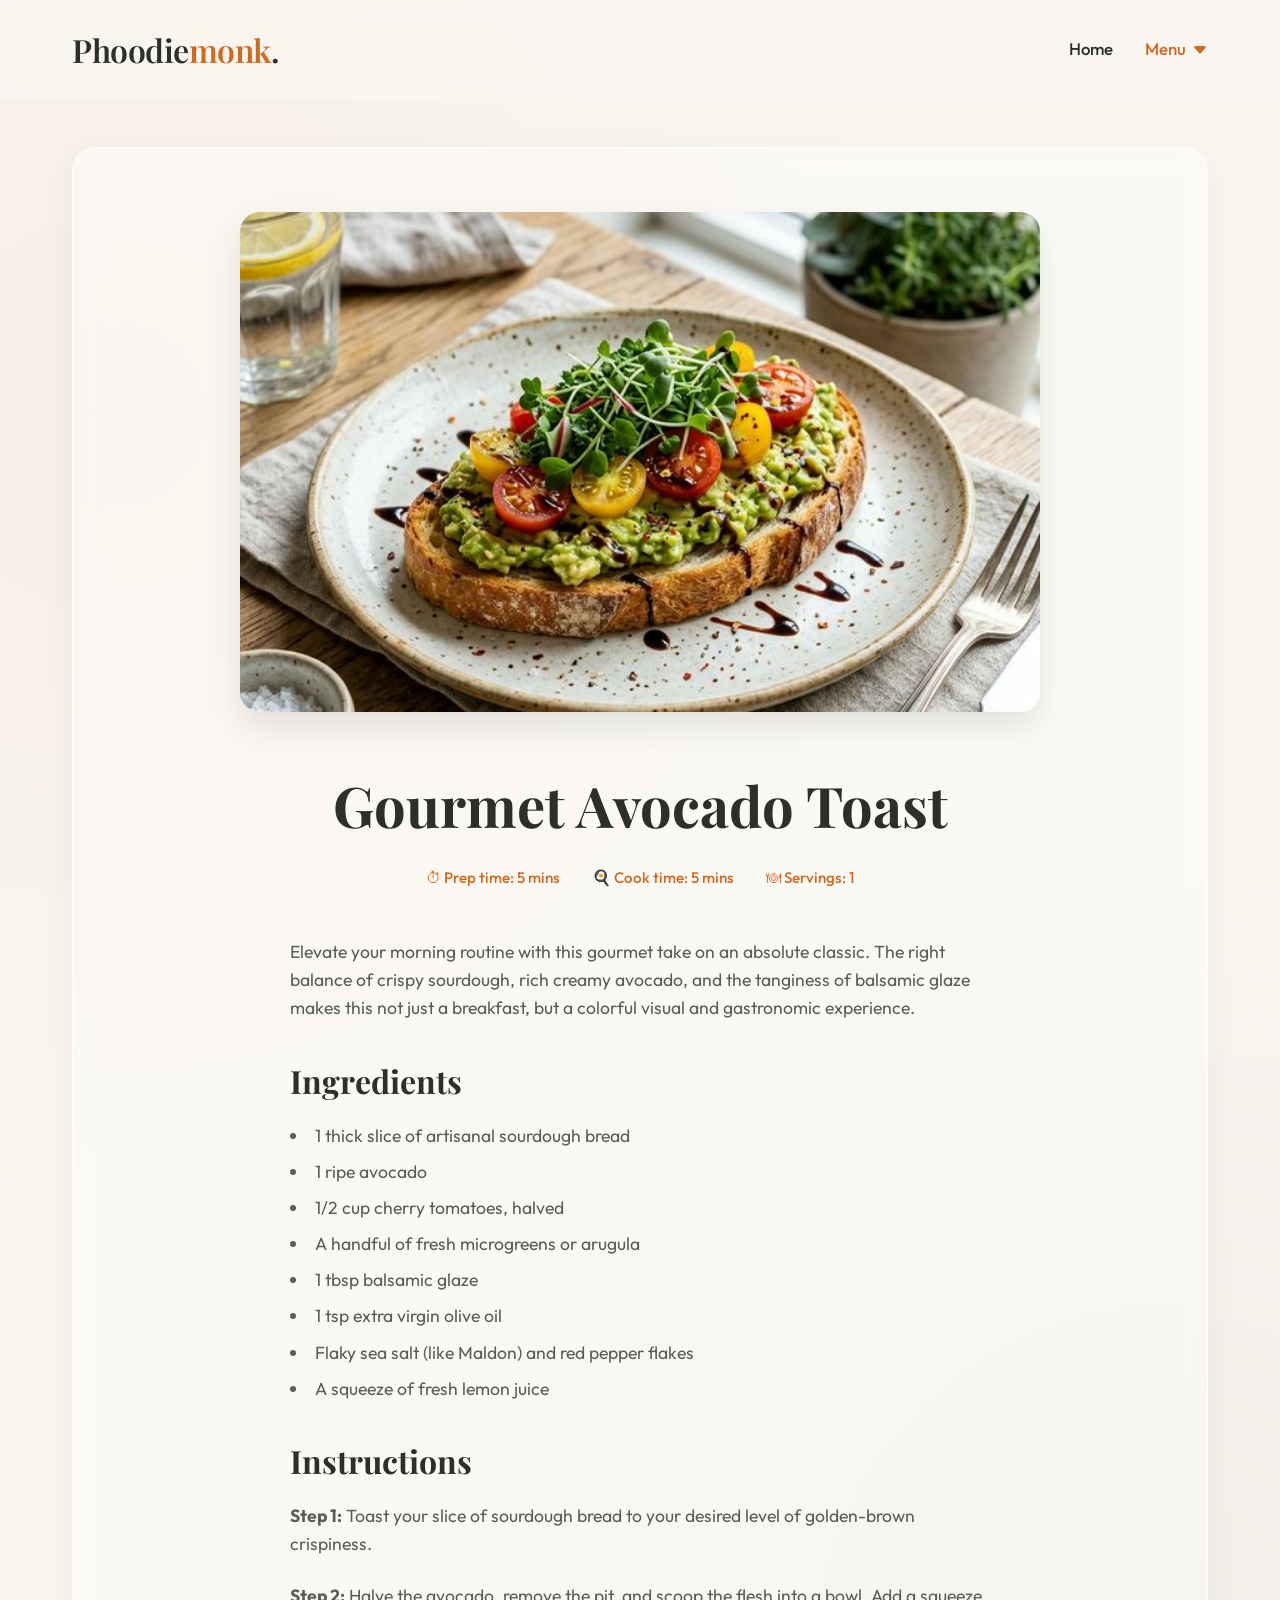
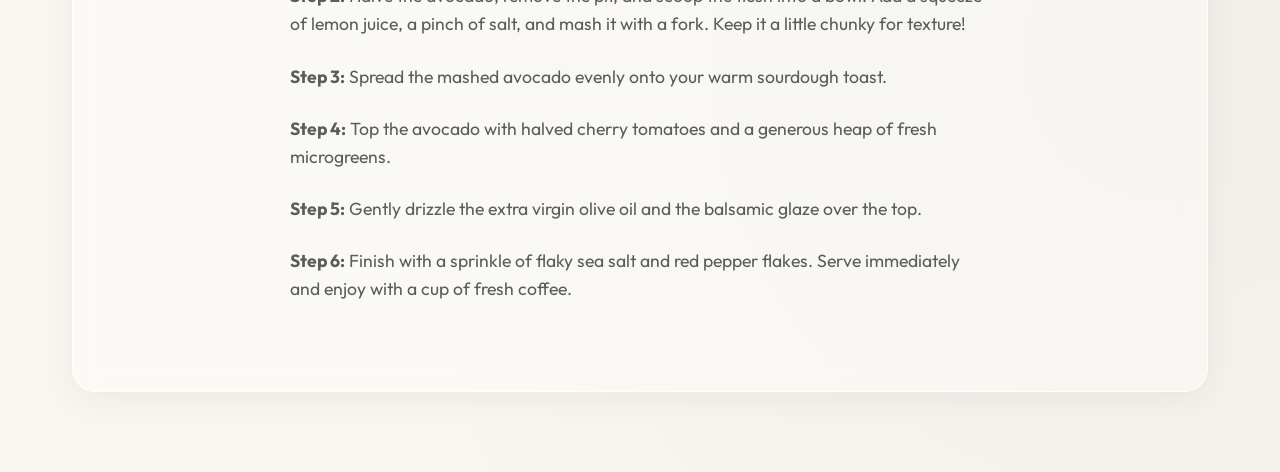
==== avocado.html @ 69d06c8f "Add static site website" ====
<!DOCTYPE html>
<html lang="en">
<head>
    <meta charset="UTF-8">
    <meta name="viewport" content="width=device-width, initial-scale=1.0">
    <title>Avocado Toast - Phoodiemonk</title>
    <link rel="stylesheet" href="style.css">
    <link rel="preconnect" href="https://fonts.googleapis.com">
    <link rel="preconnect" href="https://fonts.gstatic.com" crossorigin>
    <link href="https://fonts.googleapis.com/css2?family=Outfit:wght@300;400;500;600&family=Playfair+Display:ital,wght@0,400;0,600;1,400&display=swap" rel="stylesheet">
</head>
<body>
    <header class="navbar">
        <div class="container nav-content">
            <a href="index.html" class="logo">Phoodie<span>monk</span>.</a>
            <nav>
                <ul class="nav-links">
                    <li><a href="index.html">Home</a></li>
                    <li class="dropdown">
                        <a href="#" class="dropbtn active">Menu <svg xmlns="http://www.w3.org/2000/svg" width="16" height="16" fill="currentColor" viewBox="0 0 16 16"><path d="M7.247 11.14 2.451 5.658C1.885 5.013 2.345 4 3.204 4h9.592a1 1 0 0 1 .753 1.659l-4.796 5.48a1 1 0 0 1-1.506 0z"/></svg></a>
                        <div class="dropdown-content glasso">
                            <a href="pasta.html">Creamy Truffle Pasta</a>
                            <a href="avocado.html" class="active">Gourmet Avocado Toast</a>
                        </div>
                    </li>
                </ul>
            </nav>
        </div>
    </header>

    <main class="container">
        <section class="recipe-page glasso">
            <img src="assets/avocado.png" alt="Gourmet Avocado Toast" class="recipe-hero-img">
            <div class="recipe-content">
                <h1>Gourmet Avocado Toast</h1>
                <div class="recipe-meta">
                    <span>⏱ Prep time: 5 mins</span>
                    <span>🍳 Cook time: 5 mins</span>
                    <span>🍽 Servings: 1</span>
                </div>
                
                <p>Elevate your morning routine with this gourmet take on an absolute classic. The right balance of crispy sourdough, rich creamy avocado, and the tanginess of balsamic glaze makes this not just a breakfast, but a colorful visual and gastronomic experience.</p>
                
                <h2>Ingredients</h2>
                <ul>
                    <li>1 thick slice of artisanal sourdough bread</li>
                    <li>1 ripe avocado</li>
                    <li>1/2 cup cherry tomatoes, halved</li>
                    <li>A handful of fresh microgreens or arugula</li>
                    <li>1 tbsp balsamic glaze</li>
                    <li>1 tsp extra virgin olive oil</li>
                    <li>Flaky sea salt (like Maldon) and red pepper flakes</li>
                    <li>A squeeze of fresh lemon juice</li>
                </ul>

                <h2>Instructions</h2>
                <p><strong>Step 1:</strong> Toast your slice of sourdough bread to your desired level of golden-brown crispiness.</p>
                <p><strong>Step 2:</strong> Halve the avocado, remove the pit, and scoop the flesh into a bowl. Add a squeeze of lemon juice, a pinch of salt, and mash it with a fork. Keep it a little chunky for texture!</p>
                <p><strong>Step 3:</strong> Spread the mashed avocado evenly onto your warm sourdough toast.</p>
                <p><strong>Step 4:</strong> Top the avocado with halved cherry tomatoes and a generous heap of fresh microgreens.</p>
                <p><strong>Step 5:</strong> Gently drizzle the extra virgin olive oil and the balsamic glaze over the top.</p>
                <p><strong>Step 6:</strong> Finish with a sprinkle of flaky sea salt and red pepper flakes. Serve immediately and enjoy with a cup of fresh coffee.</p>
            </div>
        </section>
    </main>
</body>
</html>
---- style.css ----
:root {
    --primary-bg: #f9f6f0;
    --text-dark: #2c2f2a;
    --text-light: #5a5f56;
    --accent: #d2691e;
    --glass-bg: rgba(255, 255, 255, 0.4);
    --glass-border: rgba(255, 255, 255, 0.8);
    --glass-shadow: rgba(0, 0, 0, 0.05);
}

* {
    margin: 0;
    padding: 0;
    box-sizing: border-box;
}

body {
    font-family: 'Outfit', sans-serif;
    background-color: var(--primary-bg);
    color: var(--text-dark);
    line-height: 1.6;
    background-image: 
        radial-gradient(circle at 10% 20%, rgba(210, 105, 30, 0.05) 0%, transparent 40%),
        radial-gradient(circle at 90% 80%, rgba(90, 95, 86, 0.05) 0%, transparent 40%);
    min-height: 100vh;
}

h1, h2, h3, .logo {
    font-family: 'Playfair Display', serif;
}

.container {
    max-width: 1200px;
    margin: 0 auto;
    padding: 0 2rem;
}

/* Glassmorphism utility */
.glasso {
    background: var(--glass-bg);
    backdrop-filter: blur(12px);
    -webkit-backdrop-filter: blur(12px);
    border: 1px solid var(--glass-border);
    box-shadow: 0 8px 32px 0 var(--glass-shadow);
}

/* Navbar */
.navbar {
    padding: 1.5rem 0;
    position: sticky;
    top: 0;
    z-index: 100;
    background: rgba(249, 246, 240, 0.8);
    backdrop-filter: blur(10px);
}

.nav-content {
    display: flex;
    justify-content: space-between;
    align-items: center;
}

.logo {
    font-size: 2rem;
    font-weight: 600;
    color: var(--text-dark);
    text-decoration: none;
    letter-spacing: -0.5px;
}

.logo span {
    color: var(--accent);
}

.nav-links {
    list-style: none;
    display: flex;
    gap: 2rem;
    align-items: center;
}

.nav-links li a {
    text-decoration: none;
    color: var(--text-dark);
    font-weight: 500;
    font-size: 1.05rem;
    transition: color 0.3s ease;
    display: flex;
    align-items: center;
    gap: 0.4rem;
}

.nav-links li a:hover,
.nav-links li a.active {
    color: var(--accent);
}

/* Dropdown */
.dropdown {
    position: relative;
    display: inline-block;
}

.dropdown-content {
    display: none;
    position: absolute;
    min-width: 220px;
    top: 100%;
    right: 0;
    border-radius: 12px;
    padding: 0.5rem 0;
    transform: translateY(10px);
    opacity: 0;
    transition: all 0.3s ease;
}

.dropdown-content a {
    color: var(--text-dark);
    padding: 12px 20px;
    text-decoration: none;
    display: block;
    font-size: 0.95rem;
    transition: background 0.3s, color 0.3s;
}

.dropdown-content a:hover {
    background: rgba(210, 105, 30, 0.1);
    color: var(--accent);
}

.dropdown:hover .dropdown-content {
    display: block;
    opacity: 1;
    transform: translateY(5px);
}

/* Hero Section */
.hero {
    margin-top: 3rem;
    padding: 4rem;
    border-radius: 24px;
    display: flex;
    align-items: center;
    gap: 4rem;
    animation: fadeIn 1s ease-out;
}

.hero-image-wrapper {
    flex: 0 0 45%;
    position: relative;
    border-radius: 20px;
    overflow: hidden;
    box-shadow: 0 20px 40px rgba(0,0,0,0.1);
    transform: rotate(-2deg);
    transition: transform 0.5s ease;
}

.hero-image-wrapper:hover {
    transform: rotate(0deg) scale(1.02);
}

.hero-image {
    width: 100%;
    height: auto;
    display: block;
    transition: transform 0.8s ease;
}

.hero-text {
    flex: 1;
}

.tagline {
    font-family: 'Outfit', sans-serif;
    color: var(--accent);
    font-weight: 600;
    letter-spacing: 2px;
    text-transform: uppercase;
    font-size: 0.85rem;
    margin-bottom: 1rem;
}

.hero-text h1 {
    font-size: 4rem;
    line-height: 1.1;
    margin-bottom: 2rem;
    color: var(--text-dark);
}

.hero-text h1 span {
    font-style: italic;
    color: var(--accent);
}

.about-me {
    font-size: 1.15rem;
    color: var(--text-light);
    margin-bottom: 2.5rem;
}

/* Recipe Content wrapper */
.recipe-page {
    margin-top: 3rem;
    margin-bottom: 5rem;
    padding: 4rem;
    border-radius: 24px;
    display: flex;
    flex-direction: column;
    align-items: center;
    text-align: center;
}

.recipe-hero-img {
    width: 100%;
    max-width: 800px;
    border-radius: 20px;
    box-shadow: 0 15px 35px rgba(0,0,0,0.1);
    margin-bottom: 3rem;
    object-fit: cover;
    max-height: 500px;
}

.recipe-content {
    max-width: 700px;
    text-align: left;
}

.recipe-content h1 {
    font-size: 3.5rem;
    margin-bottom: 1rem;
    text-align: center;
}

.recipe-meta {
    display: flex;
    justify-content: center;
    gap: 2rem;
    margin-bottom: 3rem;
    font-size: 0.95rem;
    color: var(--accent);
    font-weight: 500;
}

.recipe-content h2 {
    font-size: 2rem;
    margin-top: 2rem;
    margin-bottom: 1rem;
}

.recipe-content ul {
    list-style-position: inside;
    margin-bottom: 2rem;
}

.recipe-content li {
    margin-bottom: 0.5rem;
    color: var(--text-light);
    font-size: 1.1rem;
}

.recipe-content p {
    font-size: 1.1rem;
    color: var(--text-light);
    margin-bottom: 1.5rem;
}

/* Button */
.btn {
    display: inline-block;
    padding: 1rem 2.5rem;
    border-radius: 50px;
    text-decoration: none;
    font-weight: 500;
    font-size: 1.1rem;
    transition: all 0.3s ease;
}

.btn-primary {
    background-color: var(--accent);
    color: #fff;
    box-shadow: 0 10px 20px rgba(210, 105, 30, 0.2);
}

.btn-primary:hover {
    background-color: #ba5714;
    transform: translateY(-3px);
    box-shadow: 0 15px 25px rgba(210, 105, 30, 0.3);
}

@keyframes fadeIn {
    from { opacity: 0; transform: translateY(20px); }
    to { opacity: 1; transform: translateY(0); }
}

@media (max-width: 900px) {
    .hero {
        flex-direction: column;
        padding: 2rem;
        text-align: center;
    }
    .hero-image-wrapper {
        flex: 1;
        width: 100%;
        max-width: 400px;
    }
    .hero-text h1 {
        font-size: 3rem;
    }
}
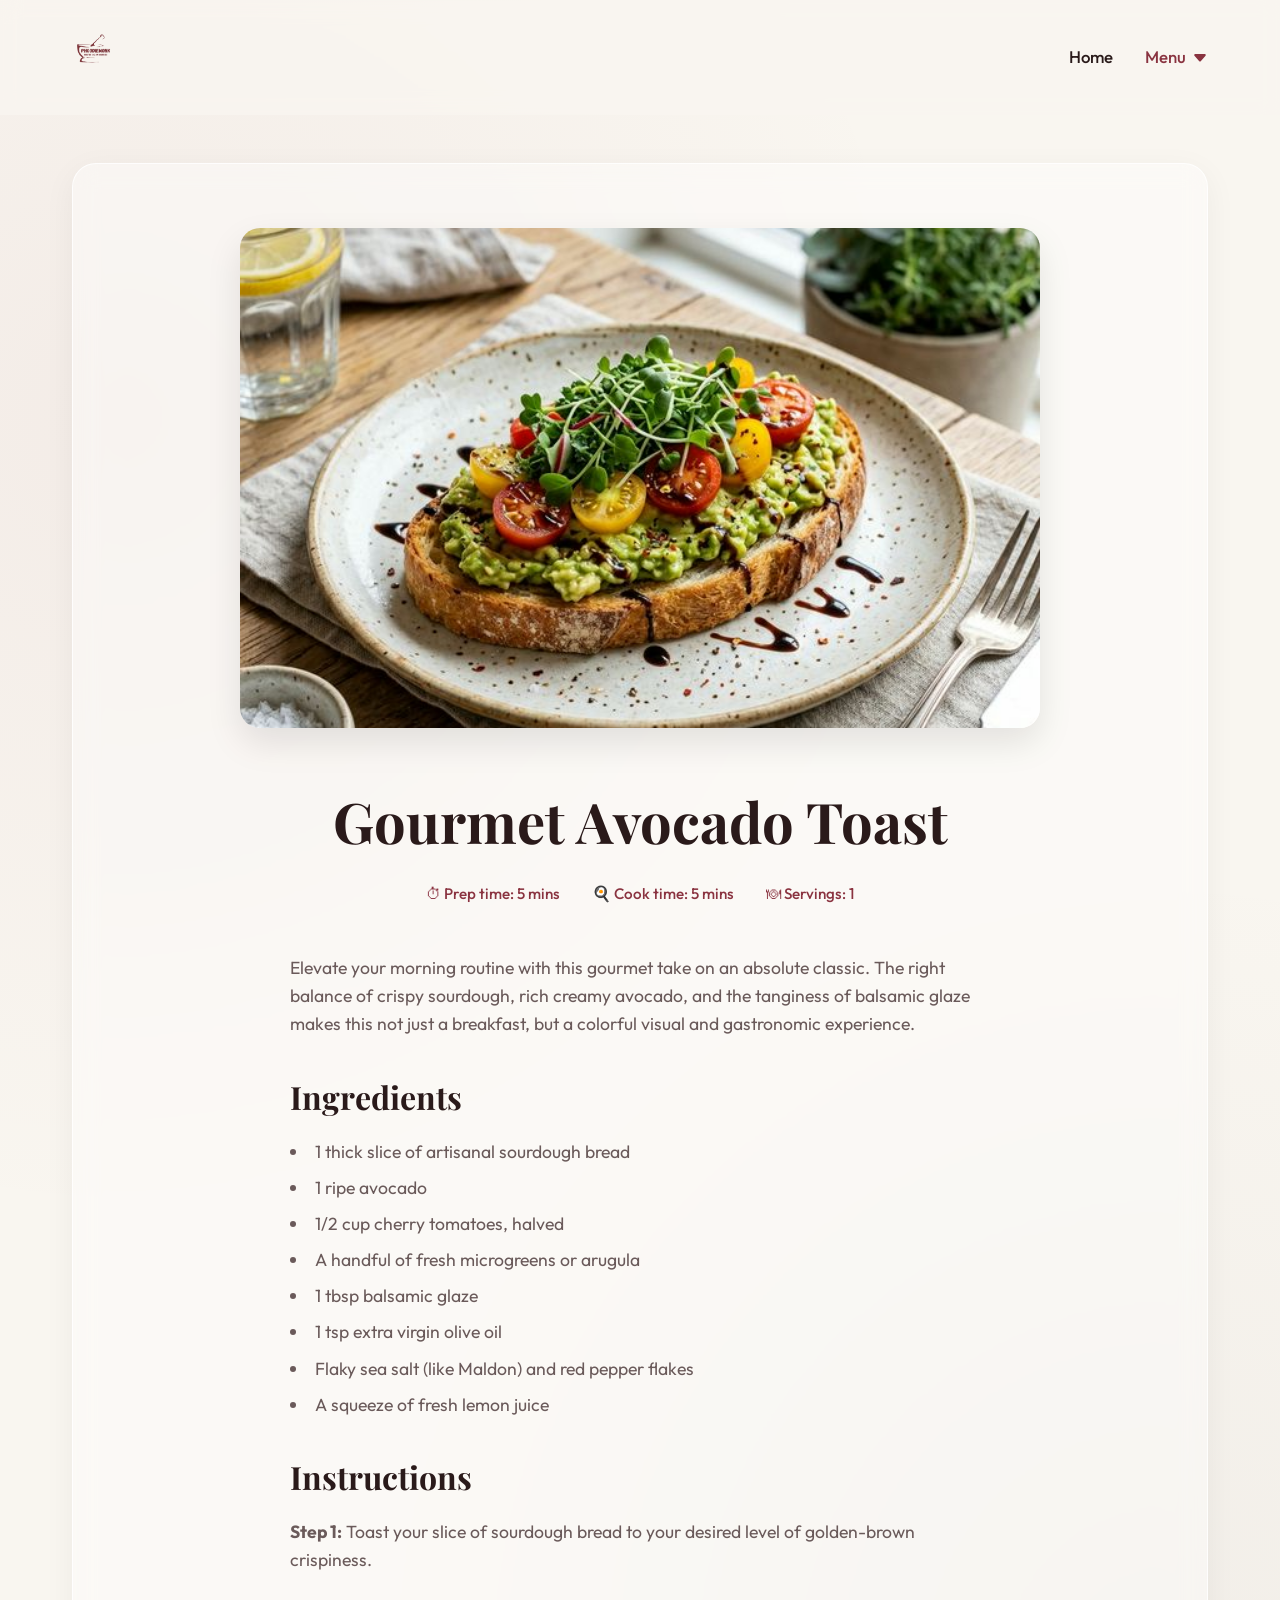
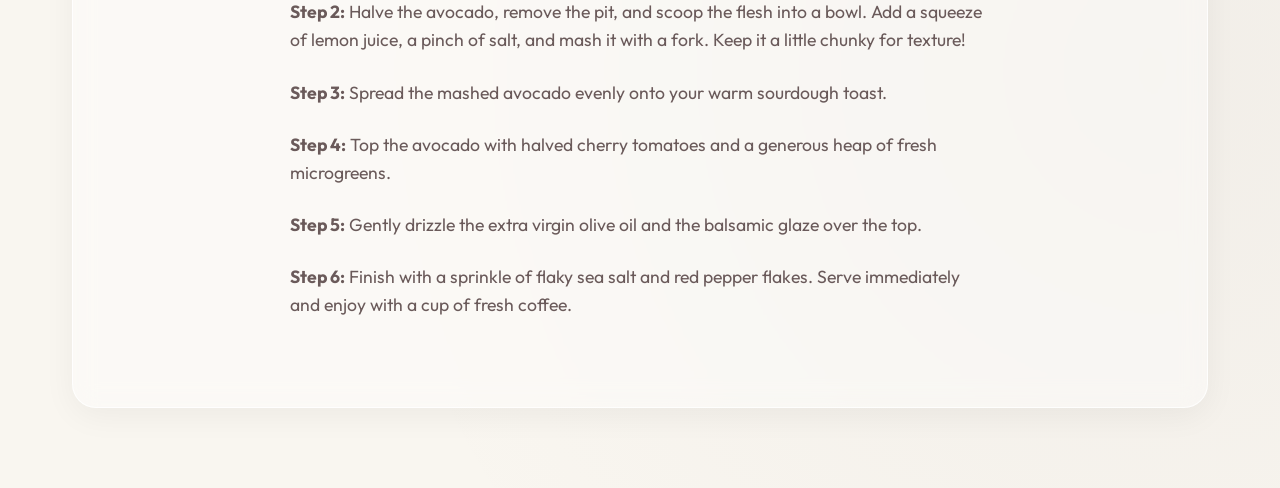
==== commit ee305424: "Update logo and accent color to match Phoodiemonk logo" ====
--- a/avocado.html
+++ b/avocado.html
@@ -12,7 +12,7 @@
 <body>
     <header class="navbar">
         <div class="container nav-content">
-            <a href="index.html" class="logo">Phoodie<span>monk</span>.</a>
+            <a href="index.html" class="logo"><img src="assets/phoodiemonk_logo.png" alt="Phoodiemonk Logo" style="max-height: 55px; object-fit:contain; border-radius: 4px;"></a>
             <nav>
                 <ul class="nav-links">
                     <li><a href="index.html">Home</a></li>
--- a/style.css
+++ b/style.css
@@ -1,8 +1,8 @@
 :root {
     --primary-bg: #f9f6f0;
-    --text-dark: #2c2f2a;
-    --text-light: #5a5f56;
-    --accent: #d2691e;
+    --text-dark: #2A1A1A;
+    --text-light: #6A5A5A;
+    --accent: #8A3340;
     --glass-bg: rgba(255, 255, 255, 0.4);
     --glass-border: rgba(255, 255, 255, 0.8);
     --glass-shadow: rgba(0, 0, 0, 0.05);
@@ -20,8 +20,8 @@
     color: var(--text-dark);
     line-height: 1.6;
     background-image: 
-        radial-gradient(circle at 10% 20%, rgba(210, 105, 30, 0.05) 0%, transparent 40%),
-        radial-gradient(circle at 90% 80%, rgba(90, 95, 86, 0.05) 0%, transparent 40%);
+        radial-gradient(circle at 10% 20%, rgba(138, 51, 64, 0.05) 0%, transparent 40%),
+        radial-gradient(circle at 90% 80%, rgba(106, 90, 90, 0.05) 0%, transparent 40%);
     min-height: 100vh;
 }
 
@@ -124,7 +124,7 @@
 }
 
 .dropdown-content a:hover {
-    background: rgba(210, 105, 30, 0.1);
+    background: rgba(138, 51, 64, 0.1);
     color: var(--accent);
 }
 
@@ -278,13 +278,13 @@
 .btn-primary {
     background-color: var(--accent);
     color: #fff;
-    box-shadow: 0 10px 20px rgba(210, 105, 30, 0.2);
+    box-shadow: 0 10px 20px rgba(138, 51, 64, 0.2);
 }
 
 .btn-primary:hover {
-    background-color: #ba5714;
+    background-color: #6a2531;
     transform: translateY(-3px);
-    box-shadow: 0 15px 25px rgba(210, 105, 30, 0.3);
+    box-shadow: 0 15px 25px rgba(138, 51, 64, 0.3);
 }
 
 @keyframes fadeIn {
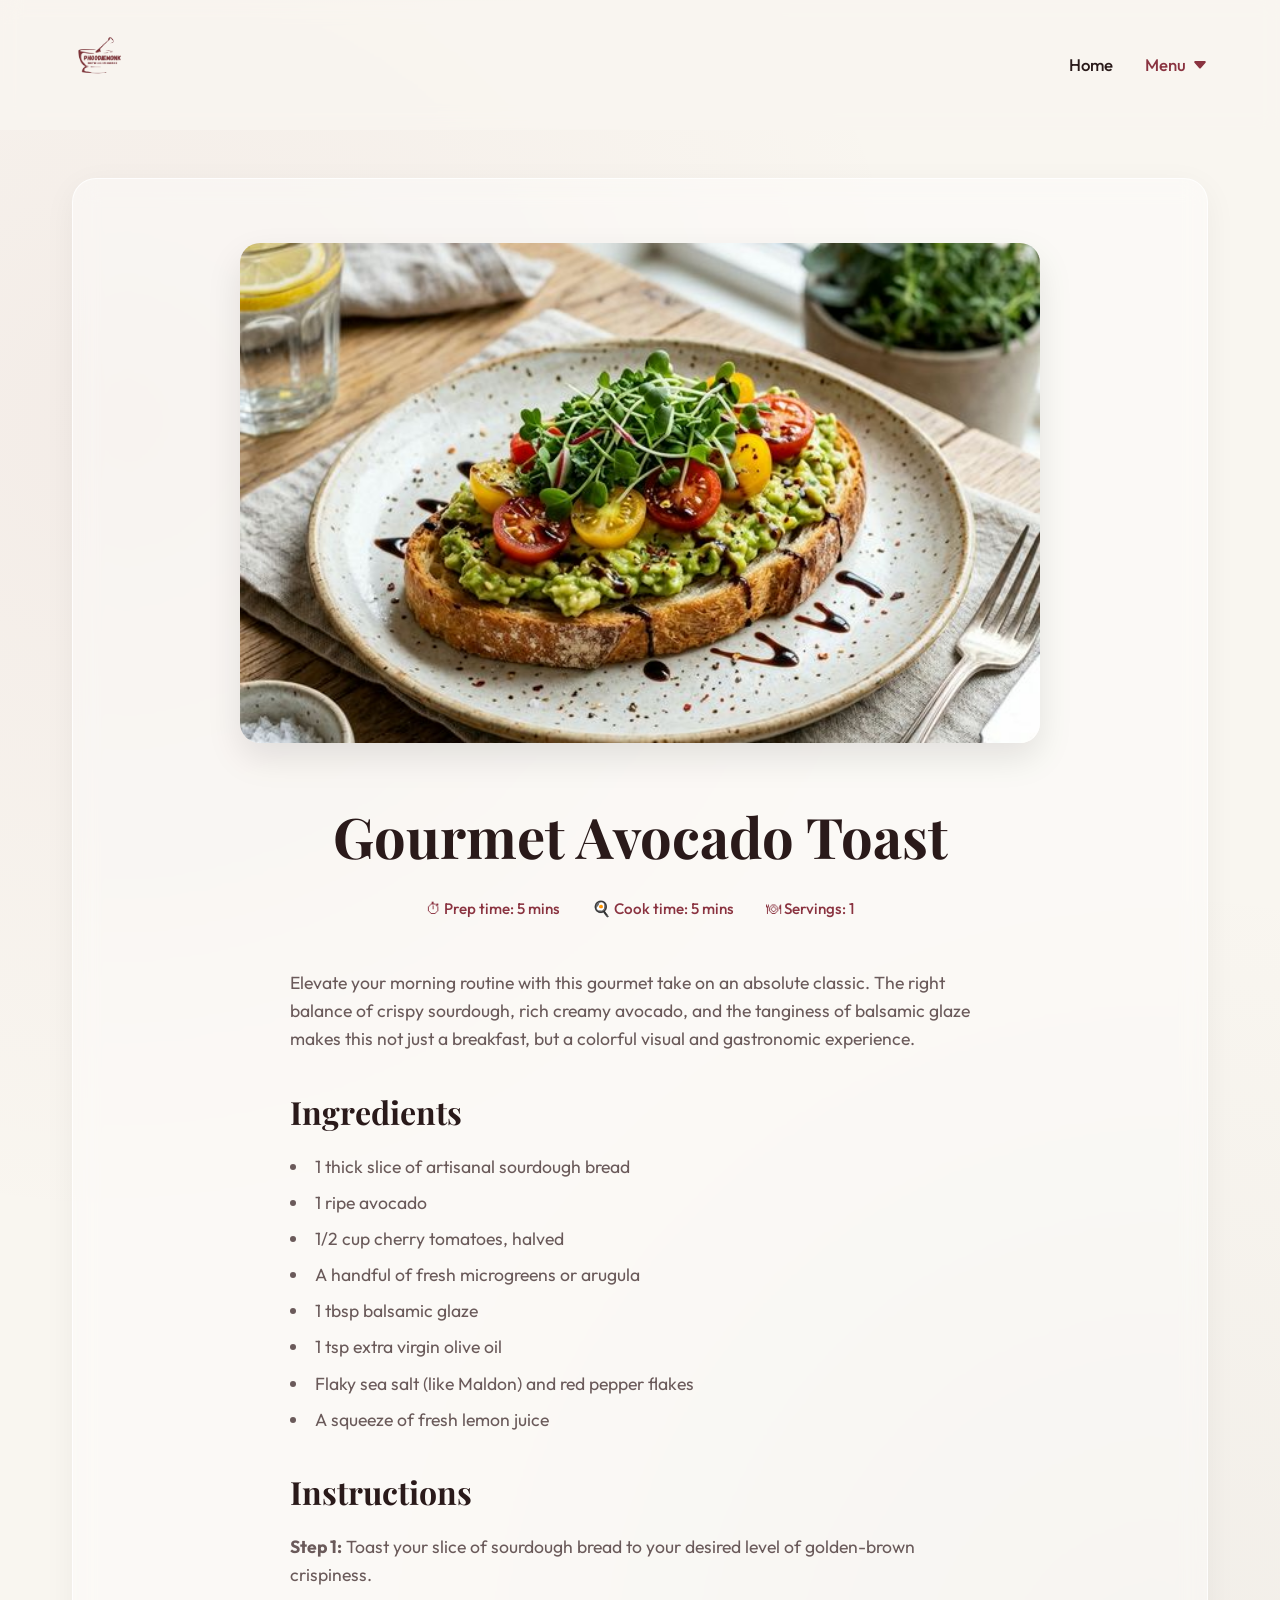
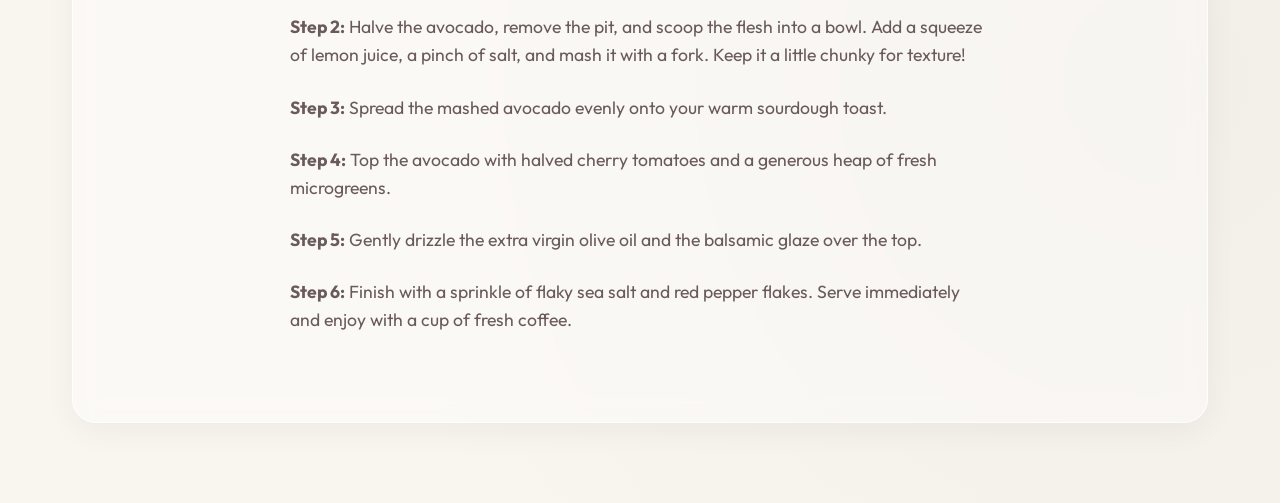
==== commit dfc3d506: "Increase logo height to 70px" ====
--- a/avocado.html
+++ b/avocado.html
@@ -12,7 +12,7 @@
 <body>
     <header class="navbar">
         <div class="container nav-content">
-            <a href="index.html" class="logo"><img src="assets/phoodiemonk_logo.png" alt="Phoodiemonk Logo" style="max-height: 55px; object-fit:contain; border-radius: 4px;"></a>
+            <a href="index.html" class="logo"><img src="assets/phoodiemonk_logo.png" alt="Phoodiemonk Logo" style="height: 70px; object-fit:contain; border-radius: 4px;"></a>
             <nav>
                 <ul class="nav-links">
                     <li><a href="index.html">Home</a></li>
